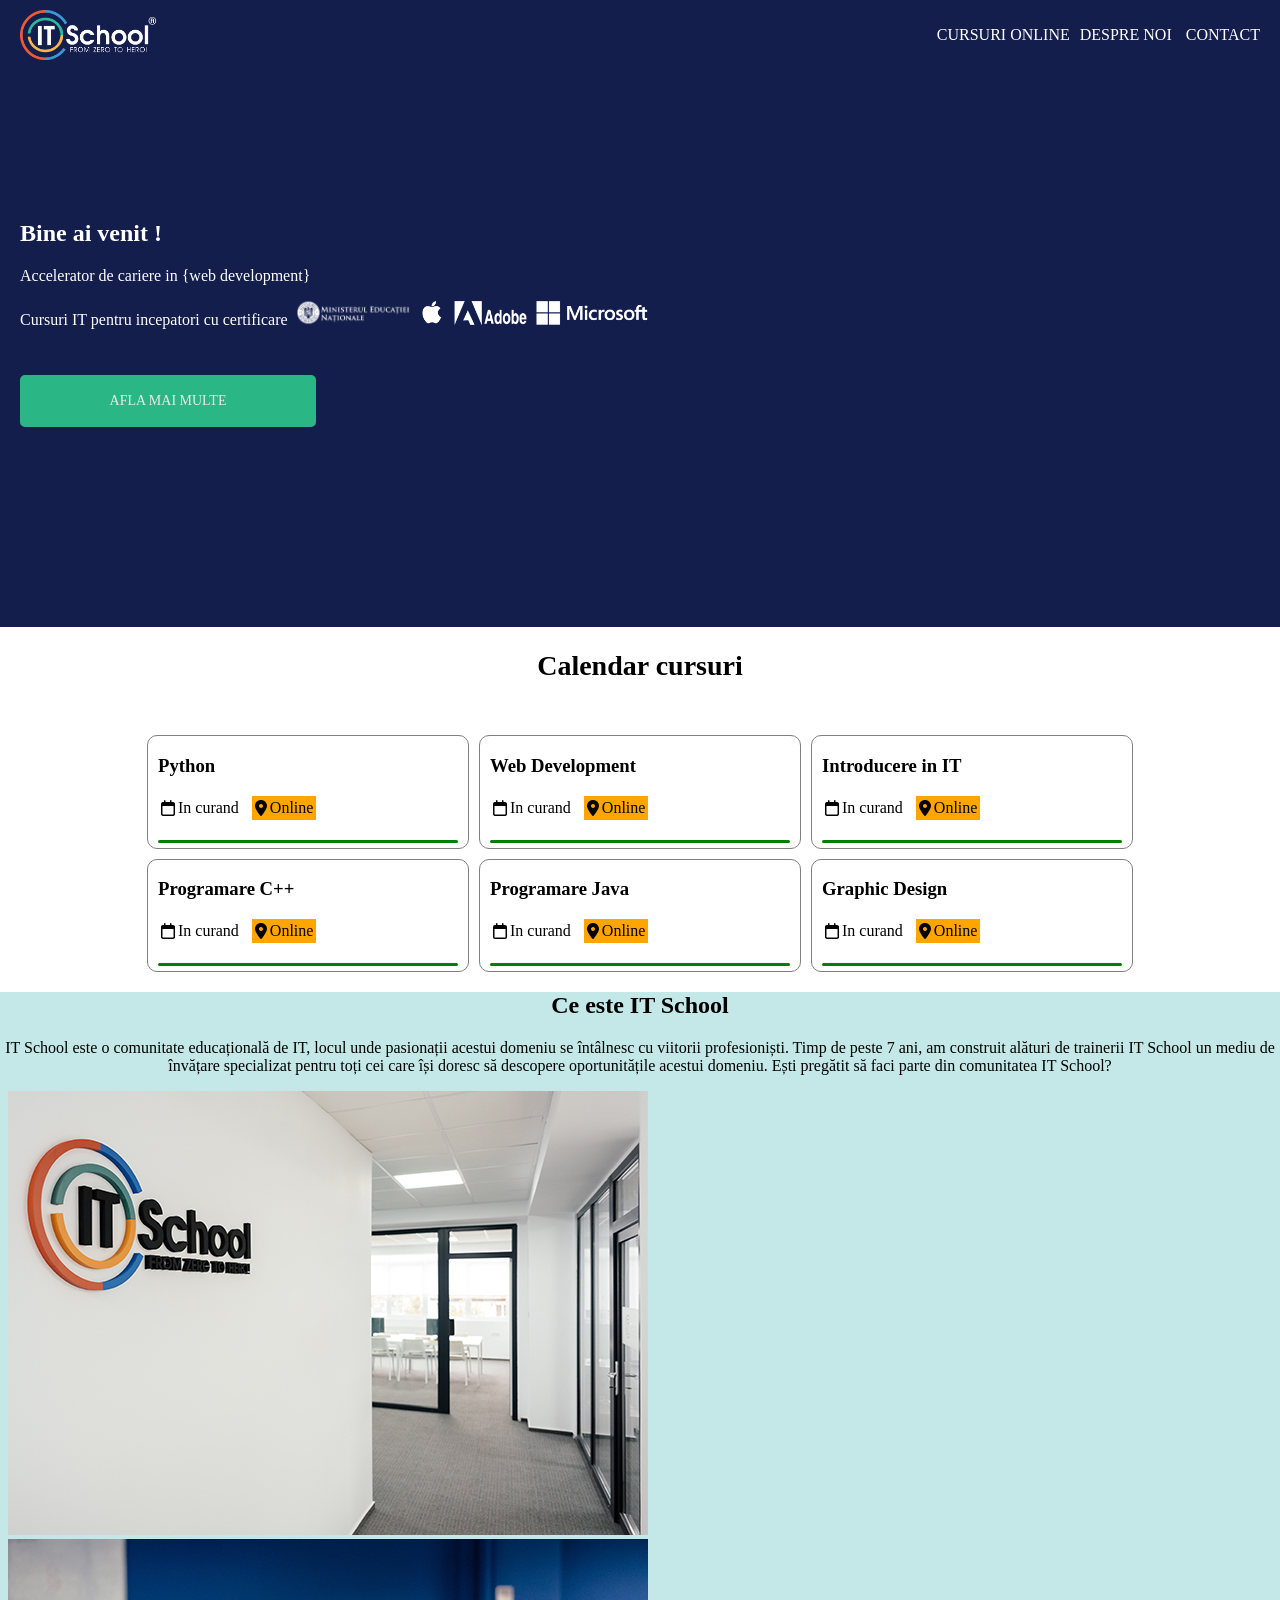
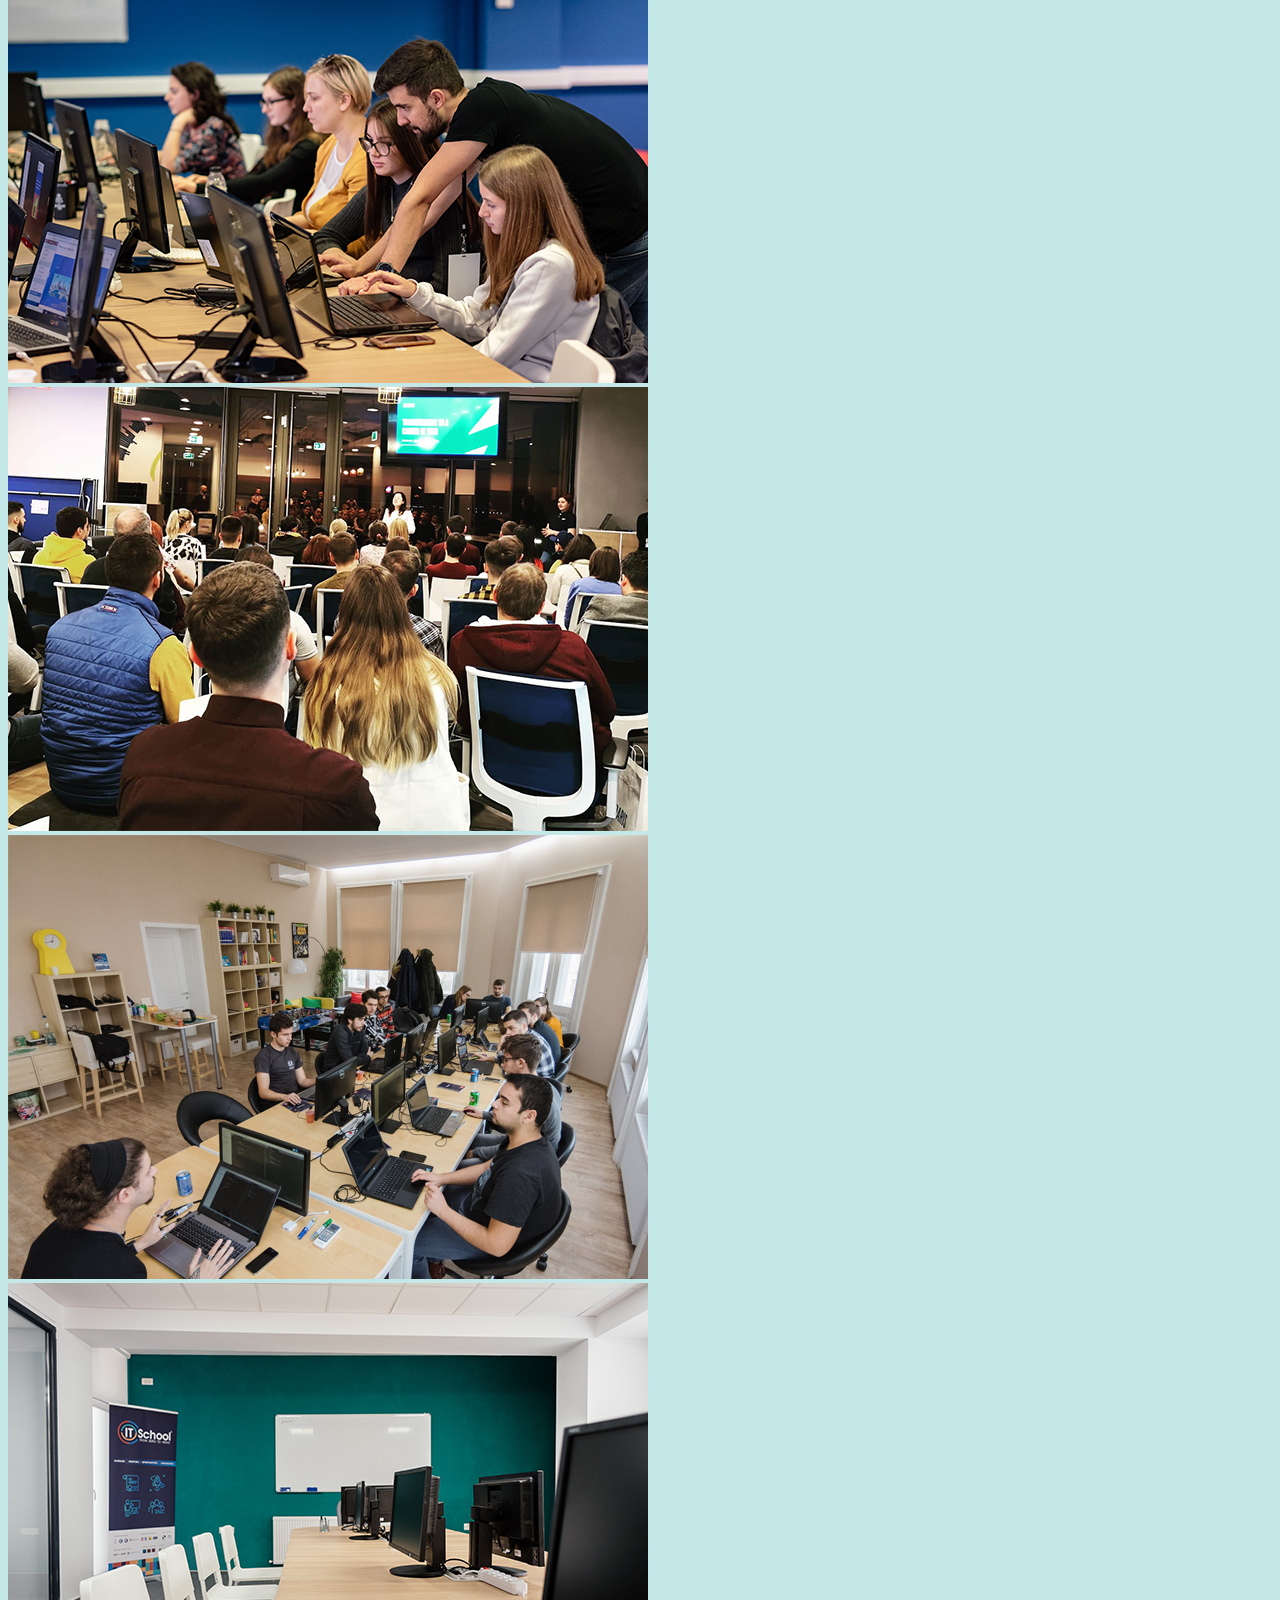
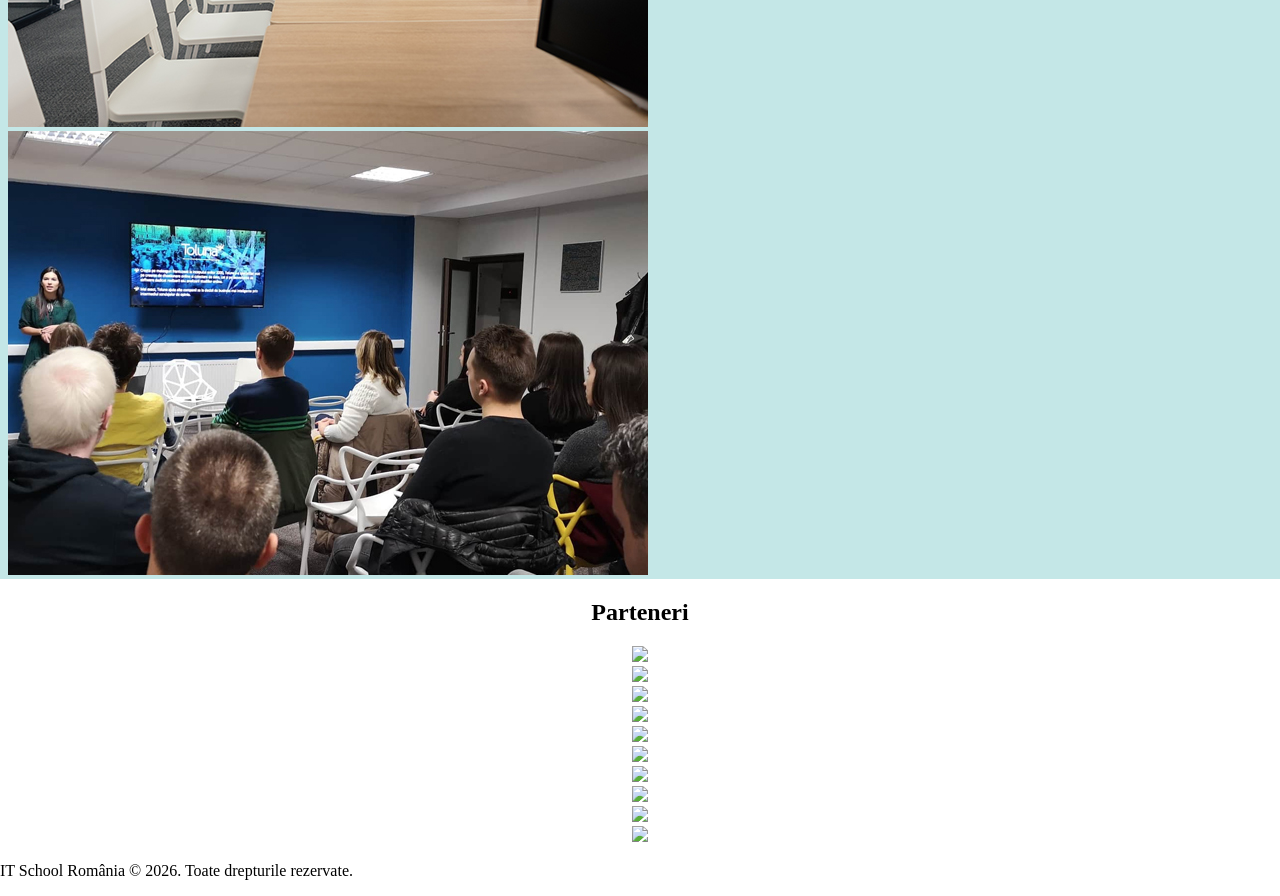
==== it-school-web/index.html @ 763565ad "update" ====
<!doctype html>
<html lang="en">
    <head>
        <meta charset="UTF-8" />
        <meta name="viewport" content="width=device-width, initial-scale=1.0" />
        <title>IT School</title>
        <link rel="stylesheet" href="style.css" />
        <link rel="stylesheet" href="https://cdnjs.cloudflare.com/ajax/libs/font-awesome/6.7.2/css/all.min.css">
    </head>

    <body>
        <header>
            <a class="logo" href = "index.html">
                <img src="itschool-logo.png">
            </a>
            <nav class="nav-list">
                <a href="#">Cursuri Online</a>
                <div class="dropdown">
                <a href="#">Despre Noi</a>
                <ul>
                    <li><a href="index.html">IT School</a></li>
                    <li><a href="#">Info</a></li>
                </ul>
                <a href="#">Contact</a>
            </nav>
        </header>

        <section class = "section-welcome">
            <div class = "container1">
                <h1> Bine ai venit ! </h1>
                <p>
                    Accelerator de cariere in {web development}
                </p>
                <p>
                    Cursuri IT pentru incepatori cu certificare
                    <img src="logo1.png">
                    <img src="logo2.png">
                    <img src="logo3.png">
                    <img src="logo4.png">
                </p>
            </div>
            <a href = "#">Afla mai multe</a>
        </section>

        <section class = "section-calendar">
            <div class = "container2">
                <h2>Calendar cursuri</h2>
            </div>
            <div class = "container3">
                <div class = "card">
                    <h3>Python</h3>
                    <div class = "badges">
                        <span class = "calendar">
                            <i class="fa-regular fa-calendar"></i>
                            In curand
                        </span>
                        
                        <span class = "location">
                            <i class="fa-solid fa-location-dot"></i>
                            Online
                        </span>
                    </div>
                    <div class = "bar"></div>
                </div>
                <div class = "card">
                    <h3>Web Development</h3>
                    <div class = "badges">
                        <span class = "calendar">
                            <i class="fa-regular fa-calendar"></i>
                            In curand
                        </span>
                        
                        <span class = "location">
                            <i class="fa-solid fa-location-dot"></i>
                            Online
                        </span>
                    </div>
                    <div class = "bar"></div>
                </div>
                <div class = "card">
                    <h3>Introducere in IT</h3>
                    <div class = "badges">
                        <span class = "calendar">
                            <i class="fa-regular fa-calendar"></i>
                            In curand
                        </span>
                        
                        <span class = "location">
                            <i class="fa-solid fa-location-dot"></i>
                            Online
                        </span>
                    </div>
                    <div class = "bar"></div>
                </div>
                <div class = "card">
                    <h3>Programare C++</h3>
                    <div class = "badges">
                        <span class = "calendar">
                            <i class="fa-regular fa-calendar"></i>
                            In curand
                        </span>
                        
                        <span class = "location">
                            <i class="fa-solid fa-location-dot"></i>
                            Online
                        </span>
                    </div>
                    <div class = "bar"></div>
                </div>
                <div class = "card">
                    <h3>Programare Java</h3>
                    <div class = "badges">
                        <span class = "calendar">
                            <i class="fa-regular fa-calendar"></i>
                            In curand
                        </span>
                        
                        <span class = "location">
                            <i class="fa-solid fa-location-dot"></i>
                            Online
                        </span>
                    </div>
                    <div class = "bar"></div>
                </div>
                <div class = "card">
                    <h3>Graphic Design</h3>
                    <div class = "badges">
                        <span class = "calendar">
                            <i class="fa-regular fa-calendar"></i>
                            In curand
                        </span>
                        
                        <span class = "location">
                            <i class="fa-solid fa-location-dot"></i>
                            Online
                        </span>
                    </div>
                    <div class = "bar"></div>
                </div>
            </div>
        </section>

        <section class = "section-what">
            <div class = "container4">
                <h2>Ce este IT School</h2>
                <p>IT School este o comunitate educațională de IT, locul unde pasionații acestui domeniu se întâlnesc cu viitorii profesioniști. Timp de peste 7 ani, am construit alături de trainerii IT School un mediu de învățare specializat pentru toți cei care își doresc să descopere oportunitățile acestui domeniu. Ești pregătit să faci parte din comunitatea IT School?</p>
                <div class="images">
                    <div class = "image-dim">
                        <img src="image1.jpeg">
                    </div>
                    <div class = "image-dim">
                        <img src="image2.jpeg">
                    </div>
                    <div class = "image-dim">
                        <img src="image3.jpeg">
                    </div>
                    <div class = "image-dim">
                        <img src="image4.jpeg">
                    </div>
                    <div class = "image-dim">
                        <img src="image5.jpeg">
                    </div>
                    <div class = "image-dim">
                        <img src="image6.jpeg">
                    </div>
                </div>
            </div>
        </section>

        <section class = "partners">
            <div class = "container4">
                <h2>Parteneri</h2>
                <div class="logos">
                    <div class = "logo-dim">
                        <img src="logo1">
                    </div>
                    <div class = "logo-dim">
                        <img src="logo2">
                    </div>
                    <div class = "logo-dim">
                        <img src="logo3">
                    </div>
                    <div class = "logo-dim">
                        <img src="logo4">
                    </div>
                    <div class = "logo-dim">
                        <img src="logo5">
                    </div>
                    <div class = "logo-dim">
                        <img src="logo6">
                    </div>
                    <div class = "logo-dim">
                        <img src="logo7">
                    </div>
                    <div class = "logo-dim">
                        <img src="logo8">
                    </div>
                    <div class = "logo-dim">
                        <img src="logo9">
                    </div>
                    <div class = "logo-dim">
                        <img src="logo10">
                    </div>
                </div>
            </div>
        </section>

        <footer>
            <div class = footer>
                <p>IT School România © 2026. Toate drepturile rezervate.</p>
            </div>
        </footer>
        
    </body>
</html>
---- it-school-web/style.css ----
:root {
--text-light: #eaeaea;
--button-color: #2bb686;
--fs-medium: 0.875rem;
--spacing-medium: 1rem;
}

body {
    background-color: white;
    margin : 0px;
}

a {
    text-decoration: none;
}

    /* Section header */

header{
    display : flex;
    justify-content: space-between;
    align-items: center;
    background-color: #141e4c;
    position: fixed;
    width : 100%;
    margin-top: 0px;
}

.dropdown ul{
    display: none;
}

.dropdown:hover ul {
    display : block;
}

.nav-list {
    display : flex;
    padding: 20px 20px 20px 20px;
    color: white;
    text-transform: uppercase;
}

.nav-list a {
    padding-left: 10px;
    color: white;
}

ul{
    position: absolute;
}

.logo{
    display : flex;
    justify-content: left;
    height: 50px;
    padding: 10px 10px 10px 20px;
}

    /* Section welcome */

.section-welcome {
    color: white;
    background-color: #141e4c;
    display: flex;
    justify-content: space-between;
    padding-top: 200px;
    padding-bottom: 200px;
    flex-direction: column;
    padding-left: 20px;
} 

.container1 img {
    width: auto;
    height: 24px;
    margin-left: 5px;
}

.section-welcome a {
    color: var(--text-light);
    background-color: var(--button-color);
    font-size: var(--fs-medium);
    text-transform: uppercase;
    text-align: center;
    padding: var(--spacing-medium);
    border: 2px solid var(--button-color);
    border-radius: 5px;
    margin-top: 30px;
    width: 260px;
}

    /* Section calendar */

.section-calendar{
    background-color: white;
}

.container2 h2 {
    font-size: 1.75rem;
    text-align: center;
    background-color: white;
}

.container3 {
    display : flex;
    flex-wrap: wrap;
    justify-content: center;
    background-color: white;
    gap : 10px;
    padding-top: 30px;
}

.card{
    width : 300px;
    background-color: white;
    border: 1px solid grey;
    border-radius: 10px;
    padding-left: 10px;
    padding-right: 10px;
    display: flex;
    justify-content: space-between;
    flex-direction: column;
}

.badges{
    display: flex;
    align-items: center;
    gap: 10px;
}

.calendar{
    display: flex;
    align-items: center;
    padding: 3px;
}

.calendar i {
    margin-right: 3px;
}

.location{
    color : black;
    display: flex;
    align-items: center;
    background-color: orange;
    padding: 3px;
}

.location i {
    margin-right: 3px;
}


.bar{
    background-color: green;
    height: 3px;
    border-radius: 10px;
    margin-top: 20px;
    margin-bottom: 5px;
}

@media (max-width: 786px){ 
    .card {
        width: 100%;
    }
}

    /* Section what */

.section-what {
    background-color: rgb(196, 231, 231);
}

.container4{
    text-align: center;
    min-width: 320px;
}

.images{
    display: flex;
    flex-wrap: wrap;
}

.image-dim{
    width: 50%;
    padding-right: 0.5rem;
    padding-left: 0.5rem;
}

.image-dim img{
    width : 100%;
    height: auto;
}
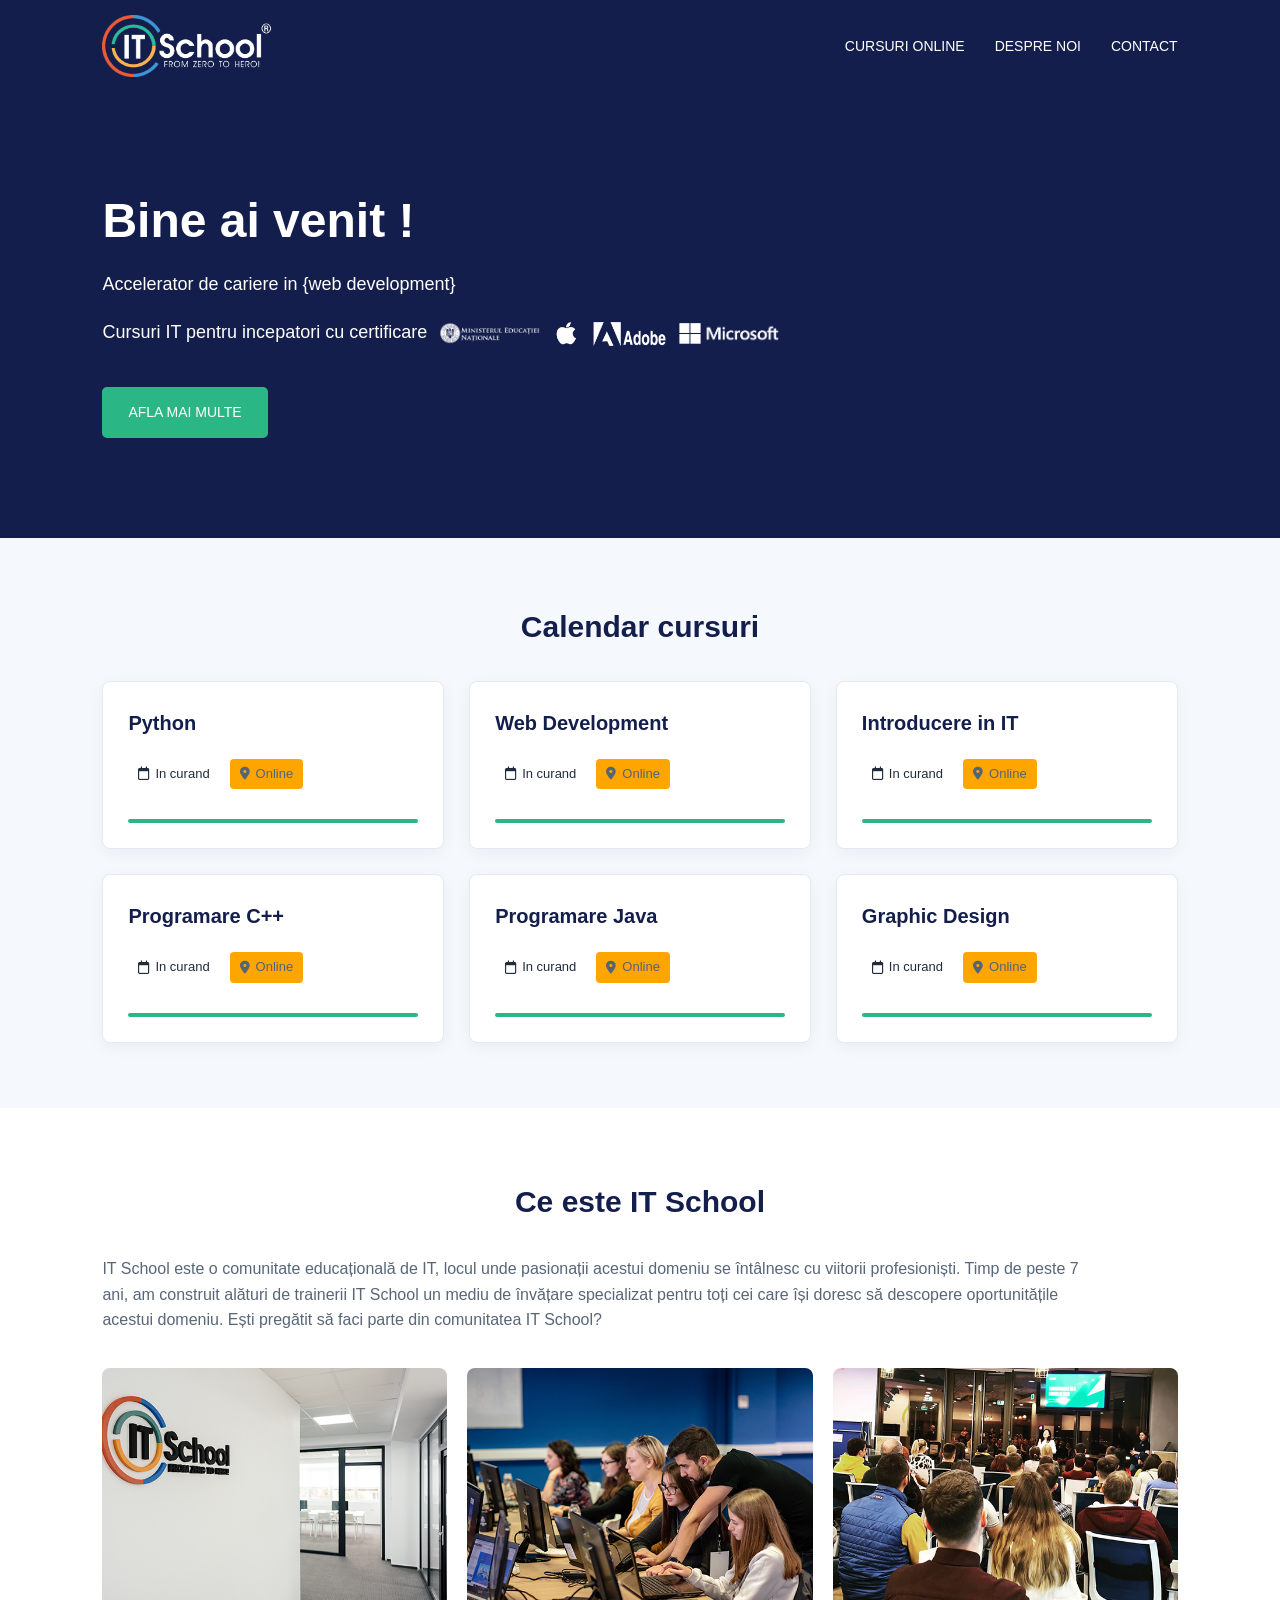
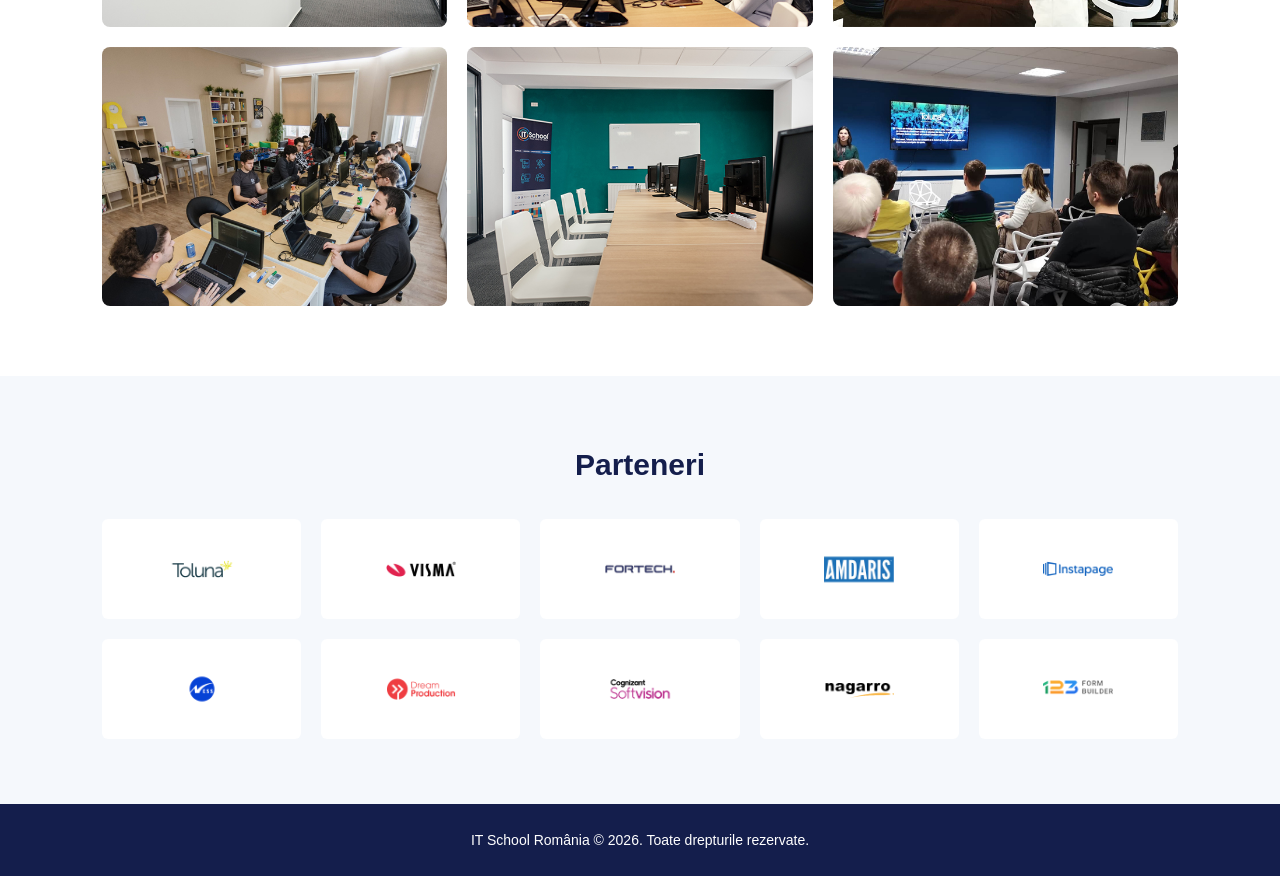
==== commit df722c84: "update" ====
--- a/it-school-web/index.html
+++ b/it-school-web/index.html
@@ -16,11 +16,12 @@
             <nav class="nav-list">
                 <a href="#">Cursuri Online</a>
                 <div class="dropdown">
-                <a href="#">Despre Noi</a>
-                <ul>
-                    <li><a href="index.html">IT School</a></li>
-                    <li><a href="#">Info</a></li>
-                </ul>
+                    <a href="#">Despre Noi</a>
+                    <ul>
+                        <li><a href="index.html">IT School</a></li>
+                        <li><a href="#">Info</a></li>
+                    </ul>
+                </div>
                 <a href="#">Contact</a>
             </nav>
         </header>
@@ -38,8 +39,8 @@
                     <img src="logo3.png">
                     <img src="logo4.png">
                 </p>
-            </div>
-            <a href = "#">Afla mai multe</a>
+                <a href = "#">Afla mai multe</a>
+            </div>
         </section>
 
         <section class = "section-calendar">
@@ -167,39 +168,39 @@
             </div>
         </section>
 
-        <section class = "partners">
-            <div class = "container4">
+        <section class = "section-partners">
+            <div class = "container5">
                 <h2>Parteneri</h2>
                 <div class="logos">
                     <div class = "logo-dim">
-                        <img src="logo1">
-                    </div>
-                    <div class = "logo-dim">
-                        <img src="logo2">
-                    </div>
-                    <div class = "logo-dim">
-                        <img src="logo3">
-                    </div>
-                    <div class = "logo-dim">
-                        <img src="logo4">
-                    </div>
-                    <div class = "logo-dim">
-                        <img src="logo5">
-                    </div>
-                    <div class = "logo-dim">
-                        <img src="logo6">
-                    </div>
-                    <div class = "logo-dim">
-                        <img src="logo7">
-                    </div>
-                    <div class = "logo-dim">
-                        <img src="logo8">
-                    </div>
-                    <div class = "logo-dim">
-                        <img src="logo9">
-                    </div>
-                    <div class = "logo-dim">
-                        <img src="logo10">
+                        <img src="parteneri1.png">
+                    </div>
+                    <div class = "logo-dim">
+                        <img src="parteneri2.png">
+                    </div>
+                    <div class = "logo-dim">
+                        <img src="parteneri3.png">
+                    </div>
+                    <div class = "logo-dim">
+                        <img src="parteneri4.png">
+                    </div>
+                    <div class = "logo-dim">
+                        <img src="parteneri5.png">
+                    </div>
+                    <div class = "logo-dim">
+                        <img src="parteneri6.png">
+                    </div>
+                    <div class = "logo-dim">
+                        <img src="parteneri7.png">
+                    </div>
+                    <div class = "logo-dim">
+                        <img src="parteneri8.png">
+                    </div>
+                    <div class = "logo-dim">
+                        <img src="parteneri9.png">
+                    </div>
+                    <div class = "logo-dim">
+                        <img src="parteneri10.png">
                     </div>
                 </div>
             </div>
--- a/it-school-web/style.css
+++ b/it-school-web/style.css
@@ -1,193 +1,399 @@
+/* VARIABLES */
 :root {
---text-light: #eaeaea;
---button-color: #2bb686;
---fs-medium: 0.875rem;
---spacing-medium: 1rem;
+    --text-light: #eaeaea;
+    --button-color: #2bb686;
+    --background-dark: #141e4c;
+    --background-light: #f5f8fc;
+    --text-color: #202b3c;
+    --fs-medium: 0.875rem;
+    --spacing-medium: 1rem;
+}
+
+/* RESET */
+* {
+    margin: 0;
+    padding: 0;
+    box-sizing: border-box;
 }
 
 body {
+    font-family: Arial, Helvetica, sans-serif;
     background-color: white;
-    margin : 0px;
+    color: var(--text-color);
+    line-height: 1.6;
 }
 
 a {
     text-decoration: none;
 }
 
-    /* Section header */
-
-header{
-    display : flex;
+img {
+    display: block;
+    max-width: 100%;
+}
+
+/* HEADER */
+header {
+    display: flex;
     justify-content: space-between;
     align-items: center;
-    background-color: #141e4c;
-    position: fixed;
-    width : 100%;
-    margin-top: 0px;
-}
-
-.dropdown ul{
-    display: none;
-}
-
-.dropdown:hover ul {
-    display : block;
+    padding: 15px 8%;
+    background-color: var(--background-dark);
+    position: relative;
+    width: 100%;
+    z-index: 10;
+}
+
+.logo {
+    display: flex;
+    align-items: center;
+}
+
+.logo img {
+    width: 170px;
+    height: auto;
 }
 
 .nav-list {
-    display : flex;
-    padding: 20px 20px 20px 20px;
-    color: white;
-    text-transform: uppercase;
-}
-
-.nav-list a {
-    padding-left: 10px;
-    color: white;
-}
-
-ul{
-    position: absolute;
-}
-
-.logo{
-    display : flex;
-    justify-content: left;
-    height: 50px;
-    padding: 10px 10px 10px 20px;
-}
-
-    /* Section welcome */
-
-.section-welcome {
-    color: white;
-    background-color: #141e4c;
-    display: flex;
-    justify-content: space-between;
-    padding-top: 200px;
-    padding-bottom: 200px;
-    flex-direction: column;
-    padding-left: 20px;
-} 
-
-.container1 img {
-    width: auto;
-    height: 24px;
-    margin-left: 5px;
-}
-
-.section-welcome a {
-    color: var(--text-light);
-    background-color: var(--button-color);
+    display: flex;
+    align-items: center;
+    gap: 30px;
+}
+
+.nav-list > a,
+.dropdown > a {
+    color: white;
     font-size: var(--fs-medium);
     text-transform: uppercase;
-    text-align: center;
-    padding: var(--spacing-medium);
+}
+
+.nav-list a:hover {
+    color: var(--button-color);
+}
+
+.dropdown {
+    position: relative;
+}
+
+.dropdown ul {
+    display: none;
+    position: absolute;
+    top: 100%;
+    left: 0;
+    min-width: 160px;
+    list-style: none;
+    background-color: var(--background-dark);
+}
+
+.dropdown:hover ul {
+    display: block;
+}
+
+.dropdown ul a {
+    display: block;
+    padding: 10px 15px;
+    color: white;
+}
+
+/* WELCOME */
+.section-welcome {
+    display: flex;
+    flex-direction: column;
+    align-items: flex-start;
+    padding: 100px 8%;
+    background-color: var(--background-dark);
+    color: white;
+}
+
+.container1 {
+    width: 100%;
+    max-width: 1100px;
+    margin: 0 auto;
+}
+
+.container1 h1 {
+    font-size: clamp(32px, 4vw, 48px);
+    line-height: 1.2;
+    margin-bottom: 20px;
+}
+
+.container1 p {
+    font-size: 18px;
+    margin-bottom: 20px;
+}
+
+.container1 p img {
+    display: inline-block;
+    width: auto;
+    max-width: 100px;
+    height: 24px;
+    object-fit: contain;
+    vertical-align: middle;
+    margin-left: 8px;
+}
+
+.section-welcome .container1 > a {
+    display: inline-block;
+    margin-top: 20px;
+    padding: 12px 24px;
+    color: white;
+    background-color: var(--button-color);
     border: 2px solid var(--button-color);
     border-radius: 5px;
-    margin-top: 30px;
-    width: 260px;
-}
-
-    /* Section calendar */
-
-.section-calendar{
+    text-align: center;
+    text-transform: uppercase;
+    font-size: var(--fs-medium);
+}
+
+.section-welcome > a:hover {
+    background-color: transparent;
+    color: var(--button-color);
+}
+
+/* CALENDAR */
+.section-calendar {
+    padding: 65px 0;
+    background-color: var(--background-light);
+}
+
+.container2,
+.container4,
+.container5 {
+    width: 84%;
+    max-width: 1200px;
+    margin: 0 auto;
+}
+
+.container2 h2,
+.container4 h2,
+.container5 h2 {
+    font-size: 30px;
+    margin-bottom: 30px;
+    color: var(--background-dark);
+    text-align: center;
+}
+
+.container3 {
+    display: grid;
+    grid-template-columns: repeat(3, minmax(0, 1fr));
+    gap: 25px;
+    width: 84%;
+    max-width: 1200px;
+    margin: 0 auto;
+}
+
+.card {
+    display: flex;
+    flex-direction: column;
+    justify-content: space-between;
+    min-width: 0;
+    padding: 25px;
     background-color: white;
-}
-
-.container2 h2 {
-    font-size: 1.75rem;
+    border: 1px solid #e4eaf2;
+    border-radius: 8px;
+    box-shadow: 0 4px 15px rgba(25, 55, 90, 0.05);
+    transition: transform 0.2s, box-shadow 0.2s;
+}
+
+.card:hover {
+    transform: translateY(-4px);
+    box-shadow: 0 8px 22px rgba(25, 55, 90, 0.1);
+}
+
+.card h3 {
+    font-size: 20px;
+    margin-bottom: 20px;
+    color: var(--background-dark);
+}
+
+.badges {
+    display: flex;
+    flex-wrap: wrap;
+    align-items: center;
+    gap: 10px;
+    margin-bottom: 20px;
+}
+
+.calendar,
+.location {
+    display: inline-flex;
+    align-items: center;
+    gap: 6px;
+    padding: 5px 10px;
+    border-radius: 4px;
+    font-size: 13px;
+}
+
+.location {
+    color: #536477;
+    background-color: orange;
+}
+
+.bar {
+    height: 4px;
+    margin-top: 10px;
+    background-color: var(--button-color);
+    border-radius: 10px;
+}
+
+/* ABOUT IT SCHOOL */
+.section-what {
+    padding: 70px 0;
+    background-color: white;
+}
+
+.container4 p {
+    max-width: 1000px;
+    margin-bottom: 35px;
+    color: #586678;
+    font-size: 16px;
+}
+
+.images {
+    display: grid;
+    grid-template-columns: repeat(3, minmax(0, 1fr));
+    gap: 20px;
+}
+
+.image-dim {
+    width: 100%;
+    aspect-ratio: 4 / 3;
+    overflow: hidden;
+    border-radius: 8px;
+    background-color: var(--background-light);
+}
+
+.image-dim img {
+    width: 100%;
+    height: 100%;
+    object-fit: cover;
+    object-position: center;
+}
+
+/* PARTNERS */
+.section-partners {
+    padding: 65px 0;
+    background-color: var(--background-light);
+}
+
+.logos {
+    display: grid;
+    grid-template-columns: repeat(5, minmax(0, 1fr));
+    gap: 20px;
+    align-items: center;
+}
+
+.logo-dim {
+    display: flex;
+    justify-content: center;
+    align-items: center;
+    height: 100px;
+    padding: 15px;
+    background-color: white;
+    border-radius: 6px;
+}
+
+.logo-dim img {
+    width: 100%;
+    height: 100%;
+    object-fit: contain;
+}
+
+/* FOOTER */
+footer {
+    padding: 25px 8%;
+    background-color: var(--background-dark);
+    color: white;
     text-align: center;
-    background-color: white;
-}
-
-.container3 {
-    display : flex;
-    flex-wrap: wrap;
-    justify-content: center;
-    background-color: white;
-    gap : 10px;
-    padding-top: 30px;
-}
-
-.card{
-    width : 300px;
-    background-color: white;
-    border: 1px solid grey;
-    border-radius: 10px;
-    padding-left: 10px;
-    padding-right: 10px;
-    display: flex;
-    justify-content: space-between;
-    flex-direction: column;
-}
-
-.badges{
-    display: flex;
-    align-items: center;
-    gap: 10px;
-}
-
-.calendar{
-    display: flex;
-    align-items: center;
-    padding: 3px;
-}
-
-.calendar i {
-    margin-right: 3px;
-}
-
-.location{
-    color : black;
-    display: flex;
-    align-items: center;
-    background-color: orange;
-    padding: 3px;
-}
-
-.location i {
-    margin-right: 3px;
-}
-
-
-.bar{
-    background-color: green;
-    height: 3px;
-    border-radius: 10px;
-    margin-top: 20px;
-    margin-bottom: 5px;
-}
-
-@media (max-width: 786px){ 
-    .card {
-        width: 100%;
-    }
-}
-
-    /* Section what */
-
-.section-what {
-    background-color: rgb(196, 231, 231);
-}
-
-.container4{
-    text-align: center;
-    min-width: 320px;
-}
-
-.images{
-    display: flex;
-    flex-wrap: wrap;
-}
-
-.image-dim{
-    width: 50%;
-    padding-right: 0.5rem;
-    padding-left: 0.5rem;
-}
-
-.image-dim img{
-    width : 100%;
-    height: auto;
+}
+
+.footer p {
+    font-size: 14px;
+}
+
+/* TABLET */
+@media (max-width: 900px) 
+{
+    header {
+        padding: 15px 5%;
+    }
+
+    .container2,
+    .container3,
+    .container4,
+    .container5 {
+        width: 90%;
+    }
+
+    .container3 {
+        grid-template-columns: repeat(2, minmax(0, 1fr));
+    }
+
+    .logos {
+        grid-template-columns: repeat(3, minmax(0, 1fr));
+    }
+}
+
+/* MOBILE */
+@media (max-width: 600px) 
+{
+    header {
+        flex-direction: column;
+        gap: 15px;
+    }
+
+    .nav-list {
+        justify-content: center;
+        flex-wrap: wrap;
+        gap: 15px;
+    }
+
+    .section-welcome {
+        padding: 60px 6%;
+    }
+
+    .container1 {
+        text-align: left;
+    }
+
+    .container1 p {
+        font-size: 16px;
+    }
+
+    .container1 p img {
+        max-width: 75px;
+        height: 22px;
+        margin-left: 5px;
+    }
+
+    .container3 {
+        grid-template-columns: 1fr;
+        gap: 18px;
+    }
+
+    .images {
+        grid-template-columns: repeat(2, minmax(0, 1fr));
+        gap: 12px;
+    }
+
+    .logos {
+        grid-template-columns: repeat(2, minmax(0, 1fr));
+        gap: 12px;
+    }
+
+    .logo-dim {
+        height: 85px;
+    }
+
+    .section-calendar,
+    .section-what,
+    .section-partners {
+        padding: 45px 0;
+    }
+
+    .container2 h2,
+    .container4 h2,
+    .container5 h2 {
+        font-size: 26px;
+    }
 }
